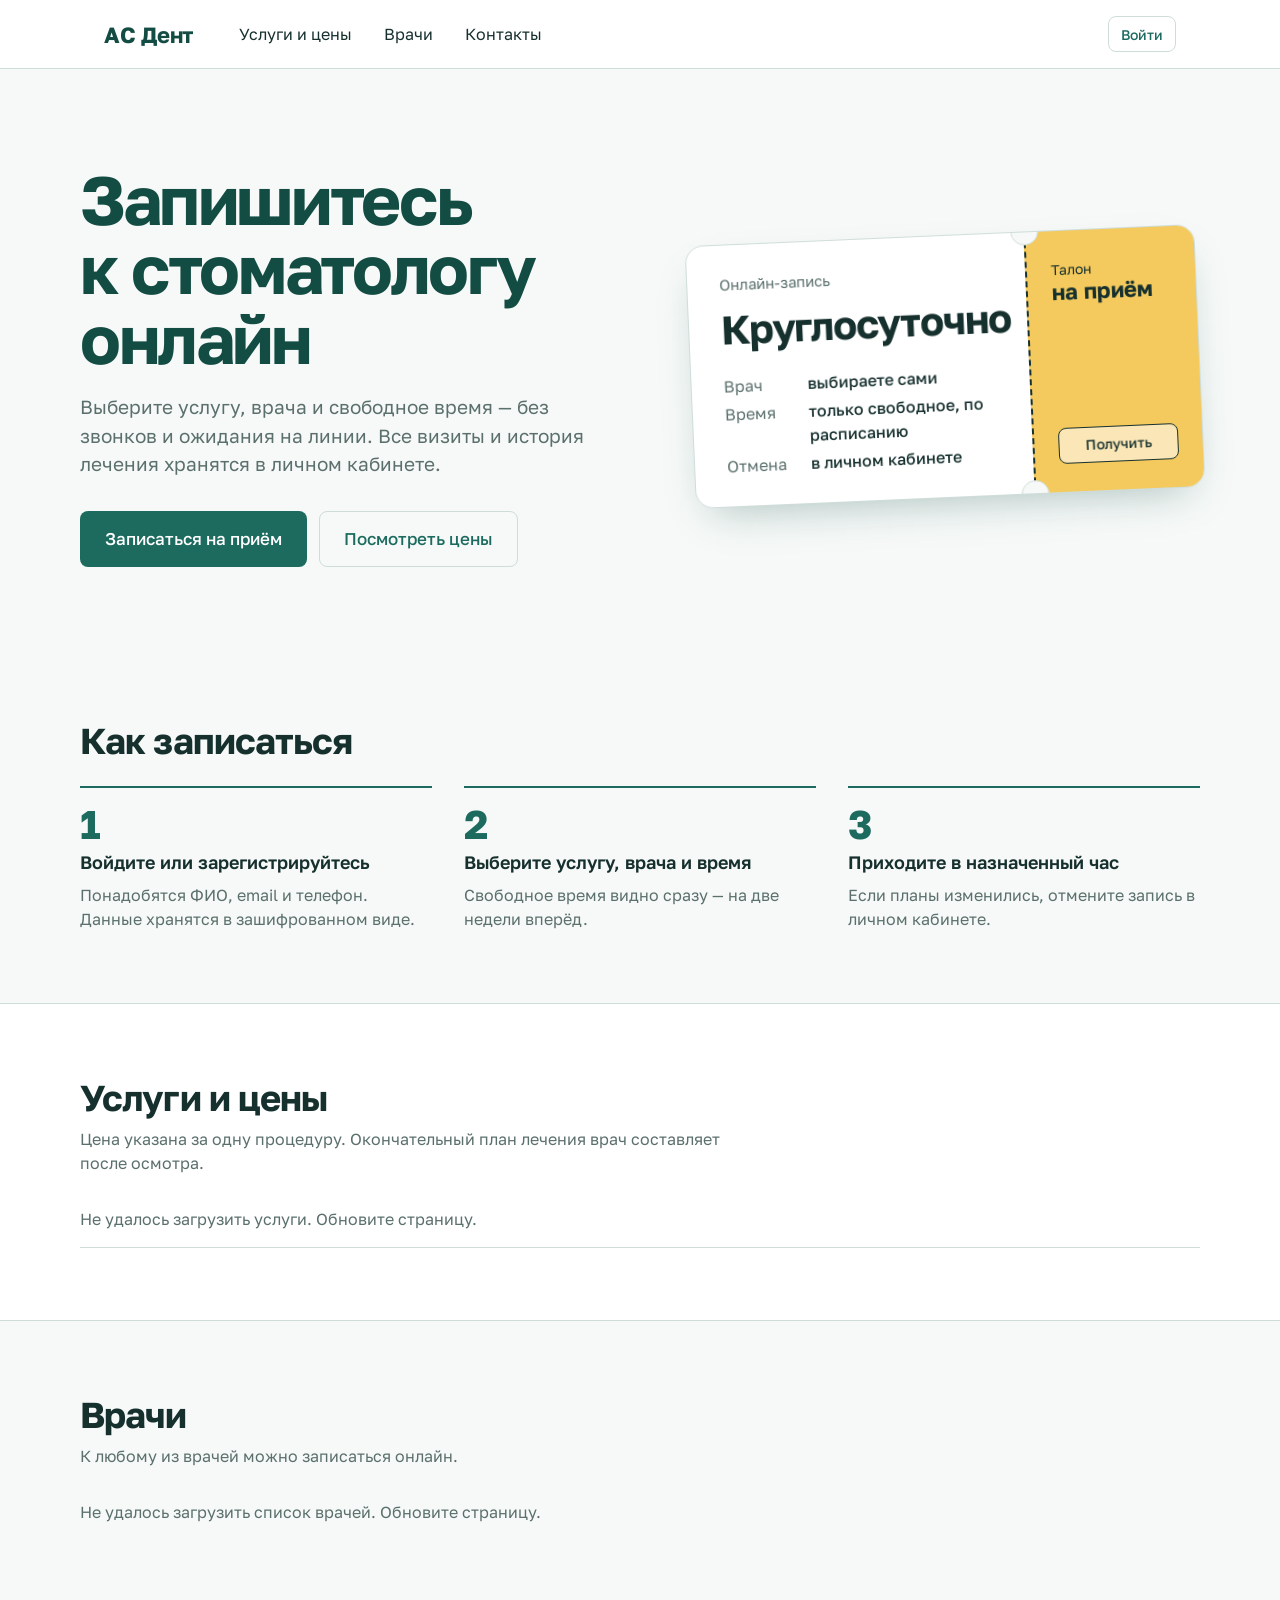
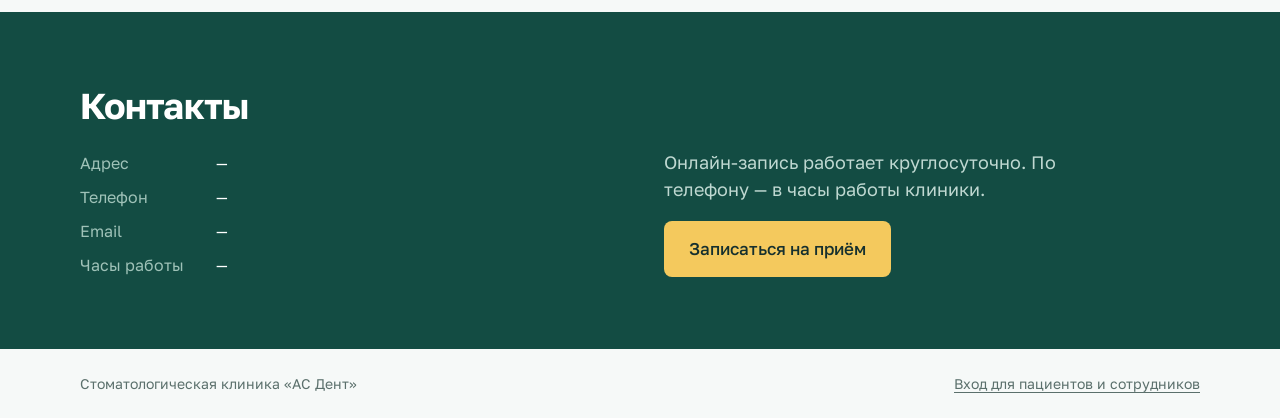
==== public/index.html @ 094279fd "Первая версия проекта" ====
<!DOCTYPE html>
<html lang="ru">
<head>
    <meta charset="UTF-8">
    <meta name="viewport" content="width=device-width, initial-scale=1">
    <title>Стоматологическая клиника «АС Дент» — запись онлайн</title>
    <meta name="description" content="Стоматологическая клиника «АС Дент»: лечение, гигиена, хирургия и ортодонтия. Цены на услуги, врачи и онлайн-запись на приём.">
    <link rel="preconnect" href="https://fonts.googleapis.com">
    <link rel="preconnect" href="https://fonts.gstatic.com" crossorigin>
    <link href="https://fonts.googleapis.com/css2?family=Golos+Text:wght@400;500;600;700&display=swap" rel="stylesheet">
    <link rel="stylesheet" href="css/style.css">
</head>
<body class="home">
<header class="topbar">
    <div class="topbar__inner">
        <a href="index.html" class="topbar__logo">АС Дент</a>
        <nav class="topbar__nav" aria-label="Разделы страницы">
            <a href="#prices">Услуги и цены</a>
            <a href="#doctors">Врачи</a>
            <a href="#contacts">Контакты</a>
        </nav>
        <div class="topbar__user">
            <a class="topbar__phone" data-clinic-phone></a>
            <a href="login.html" class="btn btn--ghost btn--small" id="account-link">Войти</a>
        </div>
    </div>
</header>

<main>
    <section class="hero" aria-labelledby="hero-title">
        <div class="hero__inner">
            <div class="hero__text">
                <h1 class="hero__title" id="hero-title">Запишитесь к&nbsp;стоматологу онлайн</h1>
                <p class="hero__lead">Выберите услугу, врача и свободное время — без звонков и ожидания на линии. Все визиты и история лечения хранятся в личном кабинете.</p>
                <div class="hero__actions">
                    <a href="booking.html" class="btn btn--primary btn--large" data-booking-link>Записаться на приём</a>
                    <a href="#prices" class="btn btn--ghost btn--large">Посмотреть цены</a>
                </div>
            </div>

            <article class="ticket hero__ticket" aria-label="Как устроена онлайн-запись">
                <div class="ticket__body">
                    <div class="ticket__title">Онлайн-запись</div>
                    <div class="ticket__date">Круглосуточно</div>
                    <dl class="ticket__details">
                        <dt>Врач</dt>   <dd>выбираете сами</dd>
                        <dt>Время</dt>  <dd>только свободное, по расписанию</dd>
                        <dt>Отмена</dt> <dd>в личном кабинете</dd>
                    </dl>
                </div>
                <div class="ticket__stub">
                    <div class="ticket__number">Талон<strong>на приём</strong></div>
                    <a href="booking.html" class="btn btn--ghost btn--small" data-booking-link>Получить</a>
                </div>
            </article>
        </div>
    </section>

    <section class="home-block" aria-labelledby="how-title">
        <div class="home-block__inner">
            <h2 class="home-block__title" id="how-title">Как записаться</h2>
            <ol class="how">
                <li class="how__step">
                    <h3>Войдите или зарегистрируйтесь</h3>
                    <p>Понадобятся ФИО, email и телефон. Данные хранятся в зашифрованном виде.</p>
                </li>
                <li class="how__step">
                    <h3>Выберите услугу, врача и время</h3>
                    <p>Свободное время видно сразу — на две недели вперёд.</p>
                </li>
                <li class="how__step">
                    <h3>Приходите в назначенный час</h3>
                    <p>Если планы изменились, отмените запись в личном кабинете.</p>
                </li>
            </ol>
        </div>
    </section>

    <section class="home-block home-block--surface" id="prices" aria-labelledby="prices-title">
        <div class="home-block__inner">
            <div class="home-block__head">
                <h2 class="home-block__title" id="prices-title">Услуги и цены</h2>
                <p class="muted">Цена указана за одну процедуру. Окончательный план лечения врач составляет после осмотра.</p>
            </div>
            <p class="muted" id="prices-status">Загружаем услуги…</p>
            <ul class="price-list" id="price-list"></ul>
        </div>
    </section>

    <section class="home-block" id="doctors" aria-labelledby="doctors-title">
        <div class="home-block__inner">
            <div class="home-block__head">
                <h2 class="home-block__title" id="doctors-title">Врачи</h2>
                <p class="muted">К любому из врачей можно записаться онлайн.</p>
            </div>
            <p class="muted" id="doctors-status">Загружаем врачей…</p>
            <div class="doctors-grid" id="doctors-list"></div>
        </div>
    </section>

    <section class="contacts-band" id="contacts" aria-labelledby="contacts-title">
        <div class="contacts-band__inner">
            <div>
                <h2 class="home-block__title" id="contacts-title">Контакты</h2>
                <dl class="contacts-band__list">
                    <dt>Адрес</dt>        <dd data-clinic="address">—</dd>
                    <dt>Телефон</dt>      <dd><a data-clinic="phone">—</a></dd>
                    <dt>Email</dt>        <dd><a data-clinic="email">—</a></dd>
                    <dt>Часы работы</dt>  <dd data-clinic="working_hours">—</dd>
                </dl>
            </div>
            <div class="contacts-band__cta">
                <p>Онлайн-запись работает круглосуточно. По телефону — в часы работы клиники.</p>
                <a href="booking.html" class="btn btn--sun btn--large" data-booking-link>Записаться на приём</a>
            </div>
        </div>
    </section>
</main>

<footer class="site-footer">
    <div class="site-footer__inner">
        <span data-clinic="name">Стоматологическая клиника «АС Дент»</span>
        <a href="login.html">Вход для пациентов и сотрудников</a>
    </div>
</footer>

<script src="js/api.js"></script>
<script src="js/home.js"></script>
</body>
</html>
---- public/css/style.css ----
/* =====================================================================
   Стоматологическая клиника «АС Дент» — общая таблица стилей
   Структура:
     1. Переменные (цвета, шрифты, отступы)
     2. Базовые стили
     3. Кнопки, формы, сообщения
     4. Страницы входа и регистрации
     5. Шапка и каркас кабинета
     6. Талон на приём
     7. Списки визитов, таблицы, статусы
     8. Профиль
     9. Запись на приём
    10. Панель администратора
    11. Адаптивность
   ===================================================================== */

/* 1. Переменные ------------------------------------------------------- */
:root {
    --enamel:   #F6F9F8;   /* фон страниц: «эмаль» */
    --surface:  #FFFFFF;   /* фон карточек и форм */
    --mint:     #DCEDE8;   /* мягкий фон выделений */
    --line:     #CFDDD9;   /* рамки и разделители */
    --ink:      #16302E;   /* основной текст */
    --muted:    #5B706C;   /* второстепенный текст */
    --pine:     #1D6B5F;   /* основной цвет: кнопки, ссылки */
    --pine-dk:  #134C43;   /* наведение, тёмные панели */
    --sun:      #F4C95D;   /* акцент: талон на приём */
    --danger:   #B3261E;
    --danger-bg:#FBEAE8;
    --ok-bg:    #E3F1EC;

    --font: 'Golos Text', 'Segoe UI', Roboto, Arial, sans-serif;

    --radius-s: 8px;
    --radius-m: 12px;
    --radius-l: 18px;

    --gap: 1.5rem;
    --page-width: 1120px;
}

/* 2. Базовые стили ---------------------------------------------------- */
*,
*::before,
*::after { box-sizing: border-box; }

html { -webkit-text-size-adjust: 100%; }

body {
    margin: 0;
    font-family: var(--font);
    font-size: 1rem;
    line-height: 1.5;
    color: var(--ink);
    background: var(--enamel);
}

h1, h2, h3 {
    margin: 0 0 .5em;
    line-height: 1.2;
    font-weight: 600;
}
h1 { font-size: 2rem;    letter-spacing: -.02em; }
h2 { font-size: 1.375rem; letter-spacing: -.01em; }
h3 { font-size: 1.0625rem; }

p { margin: 0 0 1em; }

a { color: var(--pine); text-underline-offset: 3px; }
a:hover { color: var(--pine-dk); }

:focus-visible {
    outline: 3px solid var(--sun);
    outline-offset: 2px;
}

.muted { color: var(--muted); }

/* Атрибут hidden всегда скрывает элемент, даже если у класса задан display */
[hidden] { display: none !important; }

/* Закрытые страницы скрыты, пока session.js проверяет вход */
body[data-require-role]:not(.is-ready) { visibility: hidden; }

.visually-hidden {
    position: absolute;
    width: 1px; height: 1px;
    overflow: hidden;
    clip: rect(0 0 0 0);
    white-space: nowrap;
}

/* 3. Кнопки, формы, сообщения ---------------------------------------- */
.btn {
    display: inline-flex;
    align-items: center;
    justify-content: center;
    gap: .5rem;
    padding: .75rem 1.25rem;
    border: 1px solid transparent;
    border-radius: var(--radius-s);
    font: inherit;
    font-weight: 500;
    text-decoration: none;
    cursor: pointer;
    transition: background-color .15s, border-color .15s;
}
.btn--primary { background: var(--pine); color: #fff; }
.btn--primary:hover { background: var(--pine-dk); color: #fff; }

.btn--ghost { background: transparent; color: var(--pine); border-color: var(--line); }
.btn--ghost:hover { border-color: var(--pine); }

.btn--danger { background: transparent; color: var(--danger); border-color: currentColor; }
.btn--danger:hover { background: var(--danger-bg); }

.btn--small { padding: .4rem .75rem; font-size: .875rem; }
.btn--block { width: 100%; }

.btn:disabled { opacity: .5; cursor: not-allowed; }

.form { display: grid; gap: 1.125rem; }

.field { display: grid; gap: .375rem; }

.field label { font-weight: 500; font-size: .9375rem; }

.field input,
.field select,
.field textarea {
    width: 100%;
    padding: .7rem .875rem;
    border: 1px solid var(--line);
    border-radius: var(--radius-s);
    background: var(--surface);
    font: inherit;
    color: var(--ink);
}
.field input:focus,
.field select:focus,
.field textarea:focus {
    outline: none;
    border-color: var(--pine);
    box-shadow: 0 0 0 3px var(--mint);
}
/* Одинаковая высота однострочных полей и списков */
.field input,
.field select { height: 2.875rem; }
.field input[type="search"] { -webkit-appearance: none; appearance: none; }
.field input[type="checkbox"],
.field input[type="radio"] { height: auto; }

.field input:user-invalid,
.field [aria-invalid="true"] { border-color: var(--danger); }

.field__hint  { font-size: .8125rem; color: var(--muted); }
.field__error { font-size: .8125rem; color: var(--danger); }
.field__error:empty { display: none; }

.field-row { display: grid; grid-template-columns: 1fr 1fr; gap: 1rem; }

.checkbox { display: flex; gap: .625rem; align-items: flex-start; font-size: .9375rem; }
.checkbox input { margin-top: .25rem; accent-color: var(--pine); }

.alert {
    padding: .875rem 1rem;
    border-radius: var(--radius-s);
    font-size: .9375rem;
}
.alert--error   { background: var(--danger-bg); color: var(--danger); }
.alert--success { background: var(--ok-bg); color: var(--pine-dk); }
.alert[hidden]  { display: none; }
.page > .alert { margin-bottom: 1.5rem; }

/* 4. Вход и регистрация ---------------------------------------------- */
.auth {
    min-height: 100vh;
    display: grid;
    grid-template-columns: minmax(320px, 5fr) 7fr;
}

.auth__aside {
    display: flex;
    flex-direction: column;
    justify-content: space-between;
    padding: 3rem;
    background: var(--pine-dk);
    color: #E8F2EF;
}

.auth__brand {
    display: inline-block;
    text-decoration: none;
    font-size: clamp(2.5rem, 5vw, 4rem);
    font-weight: 700;
    line-height: 1;
    letter-spacing: -.03em;
    color: #fff;
}
.auth__lead {
    max-width: 22rem;
    margin-top: 1.25rem;
    font-size: 1.125rem;
    color: #BFD8D1;
}

.auth__contacts { font-size: .9375rem; color: #BFD8D1; }
.auth__contacts p { margin: 0 0 .25rem; }
.auth__contacts a { color: #fff; }

.auth__main {
    display: grid;
    place-items: center;
    padding: 3rem 1.5rem;
}

.auth__form { width: 100%; max-width: 400px; }
.auth__form h1 { margin-bottom: .25rem; }
.auth__form > .muted { margin-bottom: 2rem; }

.auth__switch { margin-top: 1.5rem; text-align: center; color: var(--muted); }

/* 5. Шапка и каркас --------------------------------------------------- */
.topbar {
    background: var(--surface);
    border-bottom: 1px solid var(--line);
}
.topbar__inner {
    max-width: var(--page-width);
    margin: 0 auto;
    padding: .875rem 1.5rem;
    display: flex;
    align-items: center;
    gap: 2rem;
}
.topbar__logo {
    font-size: 1.375rem;
    font-weight: 700;
    letter-spacing: -.02em;
    color: var(--pine-dk);
    text-decoration: none;
}
.topbar__nav { display: flex; gap: .25rem; flex: 1; }
.topbar__nav a {
    padding: .5rem .875rem;
    border-radius: var(--radius-s);
    color: var(--ink);
    text-decoration: none;
    white-space: nowrap;
}
.topbar__nav a:hover { background: var(--enamel); }
.topbar__nav a[aria-current="page"] { background: var(--mint); color: var(--pine-dk); font-weight: 500; }

.topbar__user { display: flex; align-items: center; gap: 1rem; font-size: .9375rem; }

.page {
    max-width: var(--page-width);
    margin: 0 auto;
    padding: 2.5rem 1.5rem 4rem;
}

.page__header { margin-bottom: 2rem; }
.page__header p { margin: 0; }

.layout-aside {
    display: grid;
    grid-template-columns: 1fr 320px;
    gap: 2.5rem;
    align-items: start;
}
/* Не даём широкой таблице растянуть колонку сетки */
.layout-aside > * { min-width: 0; }

.section { margin-bottom: 3rem; }
.section__head {
    display: flex;
    align-items: baseline;
    justify-content: space-between;
    gap: 1rem;
    margin-bottom: 1rem;
}
.section__head h2 { margin: 0; }

.panel {
    background: var(--surface);
    border: 1px solid var(--line);
    border-radius: var(--radius-m);
    padding: 1.5rem;
}

/* Контакты клиники в боковой колонке */
.contacts dt { font-size: .8125rem; color: var(--muted); }
.contacts dd { margin: 0 0 1rem; }
.contacts dd:last-child { margin-bottom: 0; }

/* 6. Талон на приём --------------------------------------------------
   Главный акцент интерфейса: ближайший визит оформлен как бумажный
   талон к врачу с отрывным корешком. */
.ticket {
    --notch: 14px;
    display: grid;
    grid-template-columns: 1fr 200px;
    background: var(--surface);
    border: 1px solid var(--line);
    border-radius: var(--radius-l);
    overflow: hidden;
    position: relative;
}

.ticket__body { padding: 1.75rem 2rem; }

.ticket__title { font-size: .9375rem; color: var(--muted); margin-bottom: .75rem; }

.ticket__date {
    font-size: clamp(2rem, 4vw, 2.75rem);
    font-weight: 700;
    line-height: 1.05;
    letter-spacing: -.03em;
}
.ticket__time { color: var(--pine); }

.ticket__details {
    display: grid;
    grid-template-columns: auto 1fr;
    gap: .25rem 1.5rem;
    margin: 1.5rem 0 0;
}
.ticket__details dt { color: var(--muted); }
.ticket__details dd { margin: 0; font-weight: 500; }

/* Отрывной корешок с перфорацией */
.ticket__stub {
    position: relative;
    display: flex;
    flex-direction: column;
    justify-content: space-between;
    gap: 1rem;
    padding: 1.75rem 1.5rem;
    background: var(--sun);
    border-left: 2px dashed var(--ink);
}
.ticket__stub::before,
.ticket__stub::after {
    content: "";
    position: absolute;
    left: calc(var(--notch) * -1 - 1px);
    width: calc(var(--notch) * 2);
    height: calc(var(--notch) * 2);
    border-radius: 50%;
    background: var(--enamel);
    border: 1px solid var(--line);
}
.ticket__stub::before { top: calc(var(--notch) * -1 - 1px); }
.ticket__stub::after  { bottom: calc(var(--notch) * -1 - 1px); }

.ticket__number { font-size: .875rem; }
.ticket__number strong { display: block; font-size: 1.75rem; line-height: 1.1; }

.ticket__note { margin: 0; font-size: .8125rem; line-height: 1.4; }

.ticket__stub .btn--ghost { background: rgba(255, 255, 255, .55); border-color: var(--ink); color: var(--ink); }
.ticket__stub .btn--ghost:hover { background: #fff; }

/* Пустое состояние: нет будущих визитов */
.empty {
    padding: 2rem;
    border: 2px dashed var(--line);
    border-radius: var(--radius-l);
    text-align: center;
}
.empty p { color: var(--muted); }

/* 7. Списки визитов, таблицы, статусы --------------------------------- */
.visit-list { list-style: none; margin: 0; padding: 0; display: grid; gap: .75rem; }

.visit {
    display: grid;
    grid-template-columns: 120px 1fr auto;
    gap: 1.25rem;
    align-items: center;
    padding: 1rem 1.25rem;
    background: var(--surface);
    border: 1px solid var(--line);
    border-radius: var(--radius-m);
}
.visit__date { font-weight: 600; line-height: 1.3; }
.visit__date span { display: block; }
.visit__date span:not(.visit__day) { font-weight: 400; color: var(--muted); }
.visit__info p { margin: 0; }

.table-wrap {
    overflow-x: auto;
    background: var(--surface);
    border: 1px solid var(--line);
    border-radius: var(--radius-m);
}
.table { width: 100%; border-collapse: collapse; font-size: .9375rem; }
.table th,
.table td { padding: .875rem 1rem; text-align: left; border-bottom: 1px solid var(--line); }
.table th { font-weight: 500; color: var(--muted); background: var(--enamel); white-space: nowrap; }
.table tbody tr:last-child td { border-bottom: 0; }
.table tbody tr:hover { background: #FAFCFB; }
.table .num { text-align: right; white-space: nowrap; }
.table .nowrap { white-space: nowrap; }
.table--compact { font-size: .875rem; }
.table--compact th,
.table--compact td { padding: .75rem .75rem; }
.table__actions { display: flex; gap: .5rem; justify-content: flex-end; }

.status {
    display: inline-block;
    padding: .2rem .625rem;
    border-radius: 999px;
    font-size: .8125rem;
    font-weight: 500;
    white-space: nowrap;
}
.status--planned   { background: #FDF1CF; color: #6B4E00; }
.status--completed { background: var(--ok-bg); color: var(--pine-dk); }
.status--cancelled { background: #EEF0EF; color: var(--muted); text-decoration: line-through; }
.status--blocked   { background: var(--danger-bg); color: var(--danger); }
.status--admin     { background: var(--pine-dk); color: #fff; }

/* 8. Профиль ---------------------------------------------------------- */
.profile-grid {
    display: grid;
    grid-template-columns: 3fr 2fr;
    gap: 2rem;
    align-items: start;
}
.profile-grid .panel h2 { margin-bottom: 1.25rem; }
.form__actions { display: flex; gap: .75rem; flex-wrap: wrap; }

/* 9. Запись на приём -------------------------------------------------- */
.booking-steps { list-style: none; margin: 0; padding: 0; counter-reset: step; }

.booking-step {
    counter-increment: step;
    position: relative;
    padding: 0 0 2.5rem 3.25rem;
}
.booking-step::before {
    content: counter(step);
    position: absolute;
    left: 0; top: -.125rem;
    width: 2.125rem; height: 2.125rem;
    display: grid; place-items: center;
    border-radius: 50%;
    background: var(--pine);
    color: #fff;
    font-weight: 600;
}
/* Вертикальная линия, связывающая шаги */
.booking-step:not(:last-child)::after {
    content: "";
    position: absolute;
    left: 1.0625rem; top: 2.5rem; bottom: .5rem;
    width: 2px;
    background: var(--line);
}
.booking-step h2 { font-size: 1.1875rem; margin-bottom: 1rem; }

/* Карточки выбора: радиокнопка скрыта, выделяется вся карточка */
.choices { display: grid; grid-template-columns: repeat(auto-fill, minmax(230px, 1fr)); gap: .75rem; }

.choice {
    display: block;
    position: relative;
    padding: 1rem 1.125rem;
    background: var(--surface);
    border: 1px solid var(--line);
    border-radius: var(--radius-m);
    cursor: pointer;
}
.choice input { position: absolute; opacity: 0; pointer-events: none; }
.choice:hover { border-color: var(--pine); }
.choice:has(input:checked) { border-color: var(--pine); box-shadow: inset 0 0 0 1px var(--pine); background: #F3F9F7; }
.choice:has(input:focus-visible) { outline: 3px solid var(--sun); outline-offset: 2px; }
.choice__title { display: block; font-weight: 600; }
.choice__meta { display: block; margin-top: .25rem; font-size: .875rem; color: var(--muted); }
.choice__price { display: block; margin-top: .5rem; font-weight: 600; color: var(--pine-dk); }

/* Даты и время */
.dates { display: flex; gap: .5rem; overflow-x: auto; padding-bottom: .5rem; }
.slot {
    position: relative;
    flex: 0 0 auto;
    min-width: 4.5rem;
    padding: .5rem .75rem;
    text-align: center;
    background: var(--surface);
    border: 1px solid var(--line);
    border-radius: var(--radius-s);
    cursor: pointer;
}
.slot input { position: absolute; opacity: 0; pointer-events: none; }
.slot small:empty,
.choice__price:empty { display: none; }
.slot small { display: block; font-size: .75rem; color: var(--muted); }
.slot:hover { border-color: var(--pine); }
.slot:has(input:checked) { background: var(--pine); border-color: var(--pine); color: #fff; }
.slot:has(input:checked) small { color: #CFE5DF; }
.slot:has(input:focus-visible) { outline: 3px solid var(--sun); outline-offset: 2px; }
.slot:has(input:disabled) { cursor: not-allowed; color: #A9B7B4; background: var(--enamel); text-decoration: line-through; }

.fieldset { border: 0; padding: 0; margin: 0; min-width: 0; }

.times { display: grid; grid-template-columns: repeat(auto-fill, minmax(80px, 1fr)); gap: .5rem; margin-top: 1rem; }

/* Итог записи */
.summary { position: sticky; top: 1.5rem; }
.summary dl { margin: 0 0 1.5rem; }
.summary dt { font-size: .8125rem; color: var(--muted); }
.summary dd { margin: 0 0 .875rem; font-weight: 500; }
.summary__total {
    display: flex;
    justify-content: space-between;
    padding-top: 1rem;
    margin-bottom: 1.25rem;
    border-top: 1px solid var(--line);
    font-size: 1.125rem;
    font-weight: 600;
}

/* 10. Панель администратора ------------------------------------------- */
.admin {
    min-height: 100vh;
    display: grid;
    grid-template-columns: 240px 1fr;
}

.admin__sidebar {
    display: flex;
    flex-direction: column;
    padding: 1.5rem 1rem;
    background: var(--pine-dk);
    color: #E8F2EF;
}
.admin__logo { padding: 0 .75rem; font-size: 1.375rem; font-weight: 700; color: #fff; }
.admin__role { padding: 0 .75rem; margin-bottom: 2rem; font-size: .875rem; color: #9FC2B8; }

.admin__nav { display: grid; gap: .125rem; }
.admin__nav a {
    padding: .625rem .75rem;
    border-radius: var(--radius-s);
    color: #D4E6E1;
    text-decoration: none;
}
.admin__nav a:hover { background: rgba(255, 255, 255, .08); color: #fff; }
.admin__nav a[aria-current="page"] { background: var(--sun); color: var(--ink); font-weight: 500; }

.admin__logout { margin-top: auto; padding: .625rem .75rem; color: #D4E6E1; }
.admin__logout:hover { color: #fff; }

.admin__main { padding: 2rem 2.5rem 4rem; min-width: 0; }

.toolbar {
    display: flex;
    flex-wrap: wrap;
    gap: .75rem;
    align-items: end;
    margin-bottom: 1.25rem;
}
.toolbar .field { min-width: 200px; }
.toolbar .field--grow { flex: 1; }
.toolbar .btn { margin-left: auto; }

.stats { display: grid; grid-template-columns: repeat(auto-fit, minmax(180px, 1fr)); gap: 1rem; margin-bottom: 2rem; }
.stat { padding: 1.125rem 1.25rem; background: var(--surface); border: 1px solid var(--line); border-radius: var(--radius-m); }
.stat__value { font-size: 1.75rem; font-weight: 700; line-height: 1.1; }
.stat__label { display: block; font-size: .875rem; color: var(--muted); }
.stat__value { display: block; }

/* Карточка-кнопка «Ожидают отметки» */
.stat--link { font: inherit; color: inherit; text-align: left; cursor: pointer; }
.stat--link:hover { border-color: var(--pine); }

.table-count { margin-top: .75rem; font-size: .875rem; }

/* Вторая строка в ячейке: телефон, описание, комментарий */
.cell-sub { display: block; margin-top: .125rem; font-size: .8125rem; color: var(--muted); }

.table__empty { padding: 2rem 1rem !important; text-align: center !important; color: var(--muted); }

.status--overdue { background: #FBE3C9; color: #7A3E00; }

/* Список флажков (услуги врача) */
.field__legend { margin-bottom: .5rem; padding: 0; font-weight: 500; font-size: .9375rem; }
.checklist { display: grid; grid-template-columns: 1fr 1fr; gap: .5rem 1rem; }

/* Расписание */
.schedule { max-width: 720px; display: grid; gap: 1.25rem; }
.schedule__doctor { max-width: 380px; }
.schedule__table input[type="time"] {
    height: 2.5rem;
    padding: .375rem .625rem;
    border: 1px solid var(--line);
    border-radius: var(--radius-s);
    font: inherit;
}
.schedule__table input[type="checkbox"] { width: 1.125rem; height: 1.125rem; accent-color: var(--pine); }
.schedule__table tr.is-off td { color: var(--muted); }
.schedule__table tr.is-off input[type="time"] { opacity: .4; }

.clinic-form { max-width: 720px; }

.pagination { display: flex; justify-content: space-between; align-items: center; margin-top: 1rem; font-size: .9375rem; }

/* Модальное окно редактирования (элемент <dialog>) */
.modal {
    width: min(520px, calc(100% - 2rem));
    padding: 0;
    border: 0;
    border-radius: var(--radius-l);
    color: var(--ink);
}
.modal > form {
    display: flex;
    flex-direction: column;
    gap: 0;
    max-height: calc(100vh - 2rem);
}
.modal__body { overflow-y: auto; }
.modal::backdrop { background: rgba(22, 48, 46, .45); }
.modal__body { padding: 1.75rem; }
.modal__footer {
    display: flex;
    justify-content: flex-end;
    flex-wrap: wrap;
    gap: .75rem;
    padding: 1rem 1.75rem;
    background: var(--enamel);
}

/* 10а. Главная страница --------------------------------------------- */
.btn--large { padding: .9rem 1.5rem; font-size: 1.0625rem; }
.btn--sun { background: var(--sun); color: var(--ink); }
.btn--sun:hover { background: #F7D67F; color: var(--ink); }

.topbar__phone { color: var(--ink); font-weight: 500; text-decoration: none; white-space: nowrap; }
.topbar__phone:hover { color: var(--pine); }

.home .topbar { position: sticky; top: 0; z-index: 10; }
.home section[id] { scroll-margin-top: 4.5rem; }   /* якорь не прячется под шапкой */

/* Первый экран: крупный заголовок слева, талон справа */
.hero { padding: clamp(3rem, 8vw, 6rem) 1.5rem clamp(3rem, 7vw, 5rem); }
.hero__inner {
    max-width: var(--page-width);
    margin: 0 auto;
    display: grid;
    grid-template-columns: 1.1fr 1fr;
    gap: 3rem;
    align-items: center;
}
.hero__title {
    margin-bottom: 1.25rem;
    font-size: clamp(2.5rem, 5.5vw, 4.25rem);
    font-weight: 700;
    line-height: 1.02;
    letter-spacing: -.035em;
    color: var(--pine-dk);
}
.hero__lead { max-width: 34rem; margin-bottom: 2rem; font-size: 1.1875rem; color: var(--muted); }
.hero__actions { display: flex; flex-wrap: wrap; gap: .75rem; }

/* Талон слегка повёрнут, как положенный на стол бумажный */
.hero__ticket {
    grid-template-columns: minmax(0, 1fr) 170px;
    transform: rotate(-2.5deg);
    box-shadow: 0 18px 40px -18px rgba(19, 76, 67, .35);
    animation: ticket-in .7s cubic-bezier(.2, .8, .2, 1) both;
}
.hero__ticket .ticket__date { font-size: clamp(1.875rem, 3.2vw, 2.5rem); }
.hero__ticket .ticket__number strong { font-size: 1.375rem; }

@keyframes ticket-in {
    from { opacity: 0; transform: translateY(24px) rotate(-6deg); }
    to   { opacity: 1; transform: rotate(-2.5deg); }
}

/* Блоки главной */
.home-block { padding: clamp(3rem, 6vw, 4.5rem) 1.5rem; }
.home-block--surface { background: var(--surface); border-top: 1px solid var(--line); border-bottom: 1px solid var(--line); }
.home-block__inner { max-width: var(--page-width); margin: 0 auto; }
.home-block__head { max-width: 40rem; margin-bottom: 2rem; }
.home-block__head p { margin: 0; }
.home-block__title { font-size: clamp(1.75rem, 3vw, 2.25rem); font-weight: 700; letter-spacing: -.025em; margin-bottom: .5rem; }

/* «Как записаться» — настоящая последовательность, поэтому с номерами */
.how {
    list-style: none;
    margin: 1.5rem 0 0;
    padding: 0;
    display: grid;
    grid-template-columns: repeat(3, 1fr);
    gap: 2rem;
    counter-reset: how;
}
.how__step { counter-increment: how; padding-top: 1rem; border-top: 2px solid var(--pine); }
.how__step::before {
    content: counter(how);
    display: block;
    margin-bottom: .5rem;
    font-size: 2.5rem;
    font-weight: 700;
    line-height: 1;
    color: var(--pine);
}
.how__step h3 { font-size: 1.125rem; }
.how__step p { margin: 0; color: var(--muted); }

/* Прейскурант */
.price-list { list-style: none; margin: 0; padding: 0; border-top: 1px solid var(--line); }
.price-row {
    display: grid;
    grid-template-columns: 1fr 8rem 8rem;
    gap: 1.5rem;
    align-items: baseline;
    padding: 1.125rem 0;
    border-bottom: 1px solid var(--line);
}
.price-row__name { margin: 0; font-size: 1.0625rem; }
.price-row__description { margin: .25rem 0 0; font-size: .9375rem; color: var(--muted); }
.price-row__duration { color: var(--muted); white-space: nowrap; }
.price-row__price {
    text-align: right;
    font-size: 1.125rem;
    font-weight: 600;
    white-space: nowrap;
    font-variant-numeric: tabular-nums;
    color: var(--pine-dk);
}

/* Врачи */
.doctors-grid { display: grid; grid-template-columns: repeat(auto-fit, minmax(260px, 1fr)); gap: 1.25rem; }
.doctor-card {
    padding: 1.5rem;
    background: var(--surface);
    border: 1px solid var(--line);
    border-left: 4px solid var(--pine);
    border-radius: var(--radius-s);
}
.doctor-card h3 { margin-bottom: .25rem; font-size: 1.125rem; }
.doctor-card p { margin: 0 0 .75rem; }
.doctor-card p:last-child { margin-bottom: 0; }
.doctor-card__specialty { font-weight: 500; color: var(--pine); }
.doctor-card__services { font-size: .875rem; color: var(--muted); }

/* Контакты на тёмном фоне */
.contacts-band { padding: clamp(3rem, 6vw, 4.5rem) 1.5rem; background: var(--pine-dk); color: #E8F2EF; }
.contacts-band__inner {
    max-width: var(--page-width);
    margin: 0 auto;
    display: grid;
    grid-template-columns: 1fr 1fr;
    gap: 3rem;
    align-items: end;
}
.contacts-band .home-block__title { color: #fff; margin-bottom: 1.5rem; }
.contacts-band__list { display: grid; grid-template-columns: auto 1fr; gap: .625rem 2rem; margin: 0; }
.contacts-band__list dt { color: #9FC2B8; }
.contacts-band__list dd { margin: 0; color: #fff; }
.contacts-band__list a { color: #fff; }
.contacts-band__cta p { max-width: 26rem; font-size: 1.125rem; color: #BFD8D1; }

.site-footer { padding: 1.5rem; font-size: .875rem; color: var(--muted); }
.site-footer__inner {
    max-width: var(--page-width);
    margin: 0 auto;
    display: flex;
    flex-wrap: wrap;
    justify-content: space-between;
    gap: .5rem 1.5rem;
}
.site-footer a { color: var(--muted); }

/* 11. Адаптивность ---------------------------------------------------- */
@media (max-width: 900px) {
    .layout-aside,
    .profile-grid { grid-template-columns: 1fr; }
    .summary { position: static; }
    .stats { grid-template-columns: 1fr; }

    .admin { grid-template-columns: 1fr; }
    .admin__sidebar { flex-direction: row; flex-wrap: wrap; align-items: center; gap: .5rem 1rem; }
    .admin__role { display: none; }
    .admin__nav { display: flex; flex-wrap: wrap; }
    .admin__logout { margin: 0 0 0 auto; }
    .admin__main { padding: 1.5rem 1rem 3rem; }
}

@media (max-width: 900px) {
    .hero__inner,
    .contacts-band__inner { grid-template-columns: 1fr; }
    .hero__ticket { max-width: 520px; }
    .how { grid-template-columns: 1fr; gap: 1.5rem; }
}

@media (max-width: 720px) {
    h1 { font-size: 1.625rem; }
    .hero__title { font-size: 2.375rem; }
    .topbar__phone { display: none; }
    .price-row { grid-template-columns: 1fr auto; gap: .25rem 1rem; }
    .price-row__duration { grid-column: 1; grid-row: 2; font-size: .875rem; }
    .price-row__price { grid-column: 2; grid-row: 1 / span 2; align-self: center; }

    .auth { grid-template-columns: 1fr; }
    .auth__aside { padding: 2rem 1.5rem; gap: 1.5rem; }
    .auth__contacts { display: none; }

    .topbar__inner { flex-wrap: wrap; gap: .75rem 1rem; }
    .topbar__nav { order: 3; flex-basis: 100%; overflow-x: auto; }

    .ticket { grid-template-columns: 1fr; }
    .ticket__stub { border-left: 0; border-top: 2px dashed var(--ink); flex-direction: row; align-items: center; }
    .ticket__stub::before,
    .ticket__stub::after { top: calc(var(--notch) * -1 - 1px); bottom: auto; }
    .ticket__stub::before { left: calc(var(--notch) * -1 - 1px); }
    .ticket__stub::after  { left: auto; right: calc(var(--notch) * -1 - 1px); }

    .visit { grid-template-columns: 1fr; gap: .5rem; }
    .field-row { grid-template-columns: 1fr; }
}

@media (prefers-reduced-motion: reduce) {
    * { transition: none !important; }
    .hero__ticket { animation: none; }
}

/* Кнопка удаления в окне прижата влево, остальные — вправо */
.modal__footer .btn--danger { margin-right: auto; }
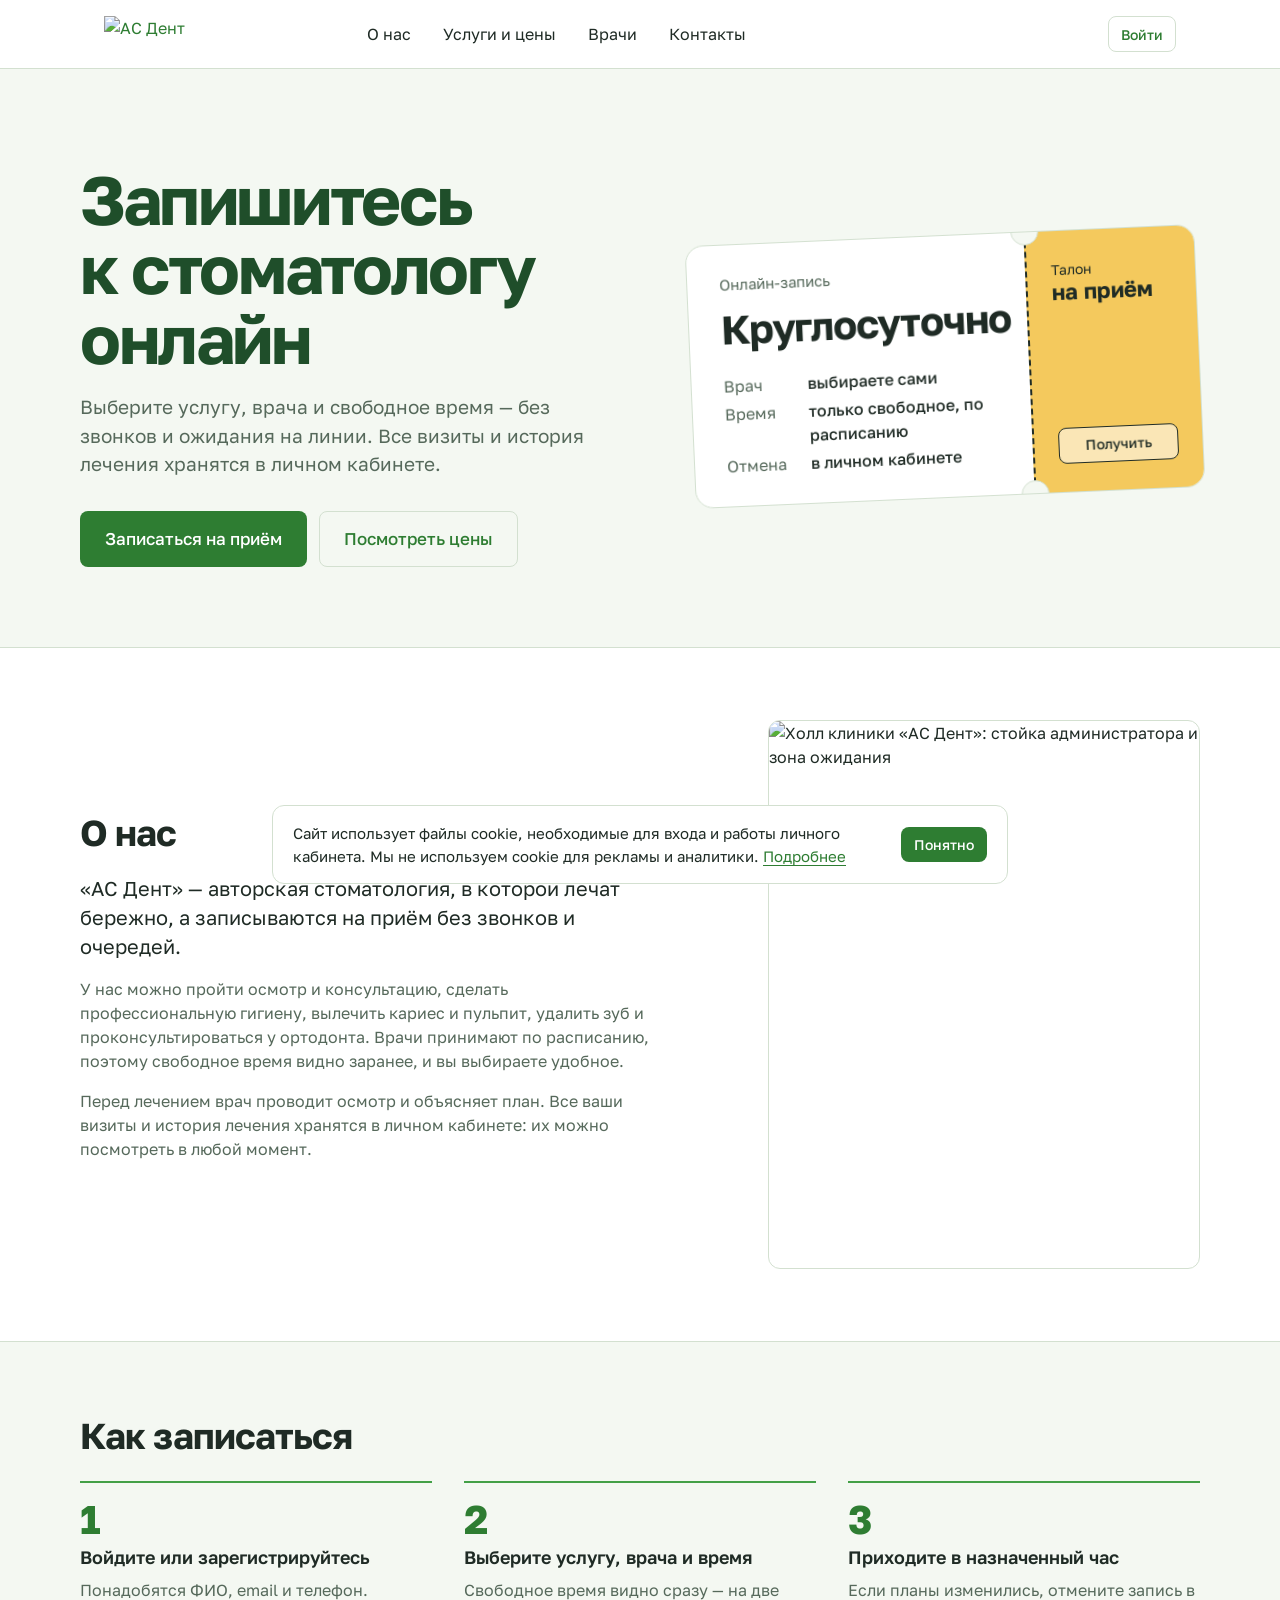
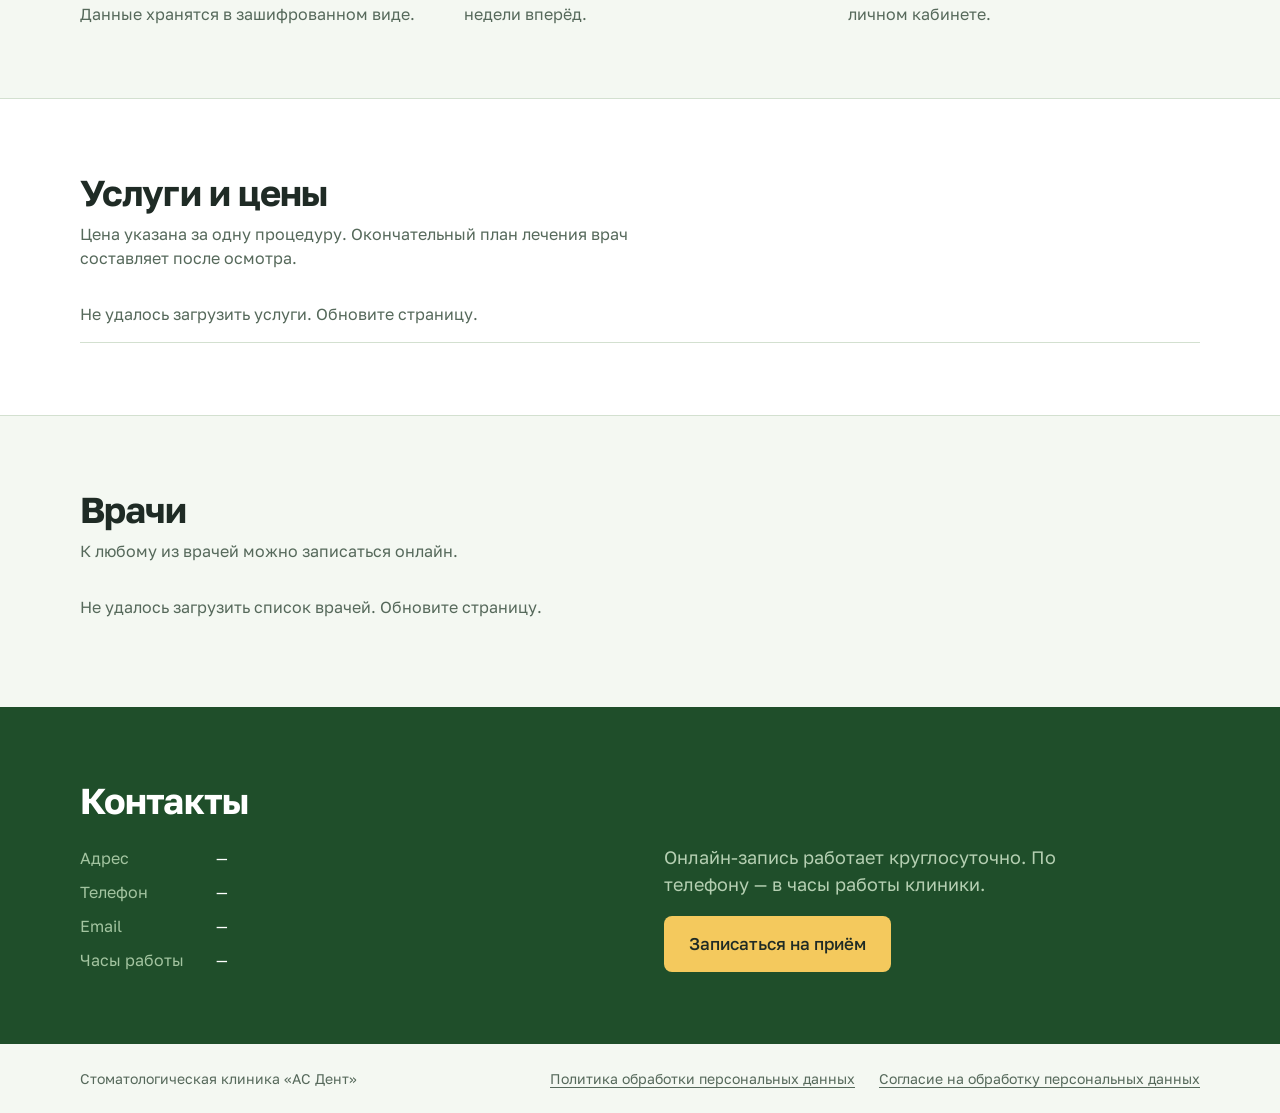
==== commit 3ed213b3: "Вторая версия проекта" ====
--- a/public/index.html
+++ b/public/index.html
@@ -5,28 +5,33 @@
     <meta name="viewport" content="width=device-width, initial-scale=1">
     <title>Стоматологическая клиника «АС Дент» — запись онлайн</title>
     <meta name="description" content="Стоматологическая клиника «АС Дент»: лечение, гигиена, хирургия и ортодонтия. Цены на услуги, врачи и онлайн-запись на приём.">
-    <link rel="preconnect" href="https://fonts.googleapis.com">
-    <link rel="preconnect" href="https://fonts.gstatic.com" crossorigin>
-    <link href="https://fonts.googleapis.com/css2?family=Golos+Text:wght@400;500;600;700&display=swap" rel="stylesheet">
+    <link rel="preload" href="fonts/golos-text-cyrillic-wght-normal.woff2" as="font" type="font/woff2" crossorigin>
     <link rel="stylesheet" href="css/style.css">
+    <link rel="icon" type="image/svg+xml" href="img/logo-mark.svg">
+    <link rel="icon" type="image/png" href="img/favicon.png">
 </head>
 <body class="home">
 <header class="topbar">
     <div class="topbar__inner">
-        <a href="index.html" class="topbar__logo">АС Дент</a>
+        <a href="index.html" class="logo">
+            <img src="img/logo-wordmark.svg" alt="АС Дент" class="logo__img" width="627" height="104">
+        </a>
         <nav class="topbar__nav" aria-label="Разделы страницы">
+            <a href="#about">О нас</a>
             <a href="#prices">Услуги и цены</a>
             <a href="#doctors">Врачи</a>
             <a href="#contacts">Контакты</a>
         </nav>
         <div class="topbar__user">
             <a class="topbar__phone" data-clinic-phone></a>
+            <!-- Текст и адрес меняет home.js: «Войти» или «Личный кабинет» -->
             <a href="login.html" class="btn btn--ghost btn--small" id="account-link">Войти</a>
         </div>
     </div>
 </header>
 
 <main>
+    <!-- ================================ ПЕРВЫЙ ЭКРАН ============================== -->
     <section class="hero" aria-labelledby="hero-title">
         <div class="hero__inner">
             <div class="hero__text">
@@ -38,6 +43,7 @@
                 </div>
             </div>
 
+            <!-- Талон на приём — фирменный образ клиники, как и в личном кабинете -->
             <article class="ticket hero__ticket" aria-label="Как устроена онлайн-запись">
                 <div class="ticket__body">
                     <div class="ticket__title">Онлайн-запись</div>
@@ -56,6 +62,25 @@
         </div>
     </section>
 
+    <!-- ================================== О НАС ==================================
+         Текст можно свободно менять: замените его сведениями о вашей клинике
+         (год основания, оборудование, лицензии, особенности работы). -->
+    <section class="home-block home-block--surface" id="about" aria-labelledby="about-title">
+        <div class="home-block__inner about">
+            <div class="about__text">
+                <h2 class="home-block__title" id="about-title">О нас</h2>
+                <p class="about__lead">«АС Дент» — авторская стоматология, в которой лечат бережно, а записываются на приём без звонков и очередей.</p>
+                <p>У нас можно пройти осмотр и консультацию, сделать профессиональную гигиену, вылечить кариес и пульпит, удалить зуб и проконсультироваться у ортодонта. Врачи принимают по расписанию, поэтому свободное время видно заранее, и вы выбираете удобное.</p>
+                <p>Перед лечением врач проводит осмотр и объясняет план. Все ваши визиты и история лечения хранятся в личном кабинете: их можно посмотреть в любой момент.</p>
+            </div>
+
+            <figure class="about__photo">
+                <img src="img/clinic.jpg" alt="Холл клиники «АС Дент»: стойка администратора и зона ожидания" width="592" height="753" loading="lazy">
+            </figure>
+        </div>
+    </section>
+
+    <!-- ================================ КАК ЗАПИСАТЬСЯ ============================ -->
     <section class="home-block" aria-labelledby="how-title">
         <div class="home-block__inner">
             <h2 class="home-block__title" id="how-title">Как записаться</h2>
@@ -76,6 +101,7 @@
         </div>
     </section>
 
+    <!-- ================================ УСЛУГИ И ЦЕНЫ ============================= -->
     <section class="home-block home-block--surface" id="prices" aria-labelledby="prices-title">
         <div class="home-block__inner">
             <div class="home-block__head">
@@ -87,6 +113,7 @@
         </div>
     </section>
 
+    <!-- =================================== ВРАЧИ ================================== -->
     <section class="home-block" id="doctors" aria-labelledby="doctors-title">
         <div class="home-block__inner">
             <div class="home-block__head">
@@ -98,6 +125,7 @@
         </div>
     </section>
 
+    <!-- ================================== КОНТАКТЫ ================================ -->
     <section class="contacts-band" id="contacts" aria-labelledby="contacts-title">
         <div class="contacts-band__inner">
             <div>
@@ -120,11 +148,15 @@
 <footer class="site-footer">
     <div class="site-footer__inner">
         <span data-clinic="name">Стоматологическая клиника «АС Дент»</span>
-        <a href="login.html">Вход для пациентов и сотрудников</a>
+        <nav class="site-footer__links" aria-label="Документы и вход">
+            <a href="privacy.html">Политика обработки персональных данных</a>
+            <a href="consent.html">Согласие на обработку персональных данных</a>
+        </nav>
     </div>
 </footer>
 
 <script src="js/api.js"></script>
 <script src="js/home.js"></script>
+<script src="js/cookie-notice.js"></script>
 </body>
 </html>
--- a/public/css/style.css
+++ b/public/css/style.css
@@ -14,20 +14,49 @@
     11. Адаптивность
    ===================================================================== */
 
+/* Шрифт Golos Text хранится на нашем сервере (лицензия SIL OFL, см. fonts/LICENSE-GolosText.txt),
+   поэтому страницы не обращаются к сервисам Google и не передают им адреса посетителей. */
+@font-face {
+    font-family: 'Golos Text';
+    font-style: normal;
+    font-weight: 400 900;
+    font-display: swap;
+    src: url('../fonts/golos-text-cyrillic-wght-normal.woff2') format('woff2');
+    unicode-range: U+0301, U+0400-045F, U+0490-0491, U+04B0-04B1, U+2116;
+}
+@font-face {
+    font-family: 'Golos Text';
+    font-style: normal;
+    font-weight: 400 900;
+    font-display: swap;
+    src: url('../fonts/golos-text-latin-wght-normal.woff2') format('woff2');
+    unicode-range: U+0000-00FF, U+0131, U+0152-0153, U+02BB-02BC, U+02C6, U+02DA, U+02DC, U+0304, U+0308, U+0329, U+2000-206F, U+20AC, U+2122, U+2191, U+2193, U+2212, U+2215, U+FEFF, U+FFFD;
+}
+/* Знак рубля «₽» лежит в этой части шрифта; файл загружается только там, где он есть на странице */
+@font-face {
+    font-family: 'Golos Text';
+    font-style: normal;
+    font-weight: 400 900;
+    font-display: swap;
+    src: url('../fonts/golos-text-latin-ext-wght-normal.woff2') format('woff2');
+    unicode-range: U+20A0-20C0;
+}
+
 /* 1. Переменные ------------------------------------------------------- */
 :root {
-    --enamel:   #F6F9F8;   /* фон страниц: «эмаль» */
+    --enamel:   #F4F8F2;   /* фон страниц: «эмаль» */
     --surface:  #FFFFFF;   /* фон карточек и форм */
-    --mint:     #DCEDE8;   /* мягкий фон выделений */
-    --line:     #CFDDD9;   /* рамки и разделители */
-    --ink:      #16302E;   /* основной текст */
-    --muted:    #5B706C;   /* второстепенный текст */
-    --pine:     #1D6B5F;   /* основной цвет: кнопки, ссылки */
-    --pine-dk:  #134C43;   /* наведение, тёмные панели */
+    --mint:     #E0EFDD;   /* мягкий фон выделений */
+    --line:     #D3E0D0;   /* рамки и разделители */
+    --ink:      #1F2B25;   /* основной текст */
+    --muted:    #56695B;   /* второстепенный текст */
+    --brand:    #43A047;   /* фирменный зелёный из логотипа (для декора, не для текста) */
+    --pine:     #2E7D32;   /* основной цвет: кнопки, ссылки (темнее фирменного, чтобы текст читался) */
+    --pine-dk:  #1F4E2A;   /* наведение, тёмные панели */
     --sun:      #F4C95D;   /* акцент: талон на приём */
     --danger:   #B3261E;
     --danger-bg:#FBEAE8;
-    --ok-bg:    #E3F1EC;
+    --ok-bg:    #E0EFDD;
 
     --font: 'Golos Text', 'Segoe UI', Roboto, Arial, sans-serif;
 
@@ -185,26 +214,31 @@
     justify-content: space-between;
     padding: 3rem;
     background: var(--pine-dk);
-    color: #E8F2EF;
-}
-
-.auth__brand {
+    color: #E4F0E1;
+}
+
+/* Полный логотип на светлой подложке: на тёмно-зелёном фоне
+   тёмно-коричневые линии рисунка были бы почти не видны */
+.auth__logo {
     display: inline-block;
-    text-decoration: none;
-    font-size: clamp(2.5rem, 5vw, 4rem);
-    font-weight: 700;
-    line-height: 1;
-    letter-spacing: -.03em;
-    color: #fff;
+    padding: 1.25rem 1.5rem;
+    background: var(--enamel);
+    border-radius: var(--radius-l);
+    line-height: 0;
+}
+.auth__logo img {
+    display: block;
+    width: clamp(12rem, 24vw, 19rem);
+    height: auto;
 }
 .auth__lead {
     max-width: 22rem;
     margin-top: 1.25rem;
     font-size: 1.125rem;
-    color: #BFD8D1;
-}
-
-.auth__contacts { font-size: .9375rem; color: #BFD8D1; }
+    color: #B5CFB2;
+}
+
+.auth__contacts { font-size: .9375rem; color: #B5CFB2; }
 .auth__contacts p { margin: 0 0 .25rem; }
 .auth__contacts a { color: #fff; }
 
@@ -233,12 +267,17 @@
     align-items: center;
     gap: 2rem;
 }
-.topbar__logo {
-    font-size: 1.375rem;
-    font-weight: 700;
-    letter-spacing: -.02em;
-    color: var(--pine-dk);
+/* Логотип и название клиники в шапке */
+.logo {
+    display: inline-flex;
+    align-items: center;
+    gap: .625rem;
     text-decoration: none;
+}
+.logo__img {
+    display: block;
+    height: 2.25rem;   /* размер логотипа меняется здесь */
+    width: auto;
 }
 .topbar__nav { display: flex; gap: .25rem; flex: 1; }
 .topbar__nav a {
@@ -389,6 +428,7 @@
 .visit__info p { margin: 0; }
 
 .table-wrap {
+    position: relative;   /* скрытые подписи внутри таблицы обрезаются вместе с ней, а не растягивают страницу */
     overflow-x: auto;
     background: var(--surface);
     border: 1px solid var(--line);
@@ -399,7 +439,7 @@
 .table td { padding: .875rem 1rem; text-align: left; border-bottom: 1px solid var(--line); }
 .table th { font-weight: 500; color: var(--muted); background: var(--enamel); white-space: nowrap; }
 .table tbody tr:last-child td { border-bottom: 0; }
-.table tbody tr:hover { background: #FAFCFB; }
+.table tbody tr:hover { background: #F8FBF6; }
 .table .num { text-align: right; white-space: nowrap; }
 .table .nowrap { white-space: nowrap; }
 .table--compact { font-size: .875rem; }
@@ -417,7 +457,7 @@
 }
 .status--planned   { background: #FDF1CF; color: #6B4E00; }
 .status--completed { background: var(--ok-bg); color: var(--pine-dk); }
-.status--cancelled { background: #EEF0EF; color: var(--muted); text-decoration: line-through; }
+.status--cancelled { background: #EDF0EA; color: var(--muted); text-decoration: line-through; }
 .status--blocked   { background: var(--danger-bg); color: var(--danger); }
 .status--admin     { background: var(--pine-dk); color: #fff; }
 
@@ -474,7 +514,7 @@
 }
 .choice input { position: absolute; opacity: 0; pointer-events: none; }
 .choice:hover { border-color: var(--pine); }
-.choice:has(input:checked) { border-color: var(--pine); box-shadow: inset 0 0 0 1px var(--pine); background: #F3F9F7; }
+.choice:has(input:checked) { border-color: var(--pine); box-shadow: inset 0 0 0 1px var(--pine); background: #EEF6EB; }
 .choice:has(input:focus-visible) { outline: 3px solid var(--sun); outline-offset: 2px; }
 .choice__title { display: block; font-weight: 600; }
 .choice__meta { display: block; margin-top: .25rem; font-size: .875rem; color: var(--muted); }
@@ -499,9 +539,9 @@
 .slot small { display: block; font-size: .75rem; color: var(--muted); }
 .slot:hover { border-color: var(--pine); }
 .slot:has(input:checked) { background: var(--pine); border-color: var(--pine); color: #fff; }
-.slot:has(input:checked) small { color: #CFE5DF; }
+.slot:has(input:checked) small { color: #DCEBD9; }
 .slot:has(input:focus-visible) { outline: 3px solid var(--sun); outline-offset: 2px; }
-.slot:has(input:disabled) { cursor: not-allowed; color: #A9B7B4; background: var(--enamel); text-decoration: line-through; }
+.slot:has(input:disabled) { cursor: not-allowed; color: #A9B8A8; background: var(--enamel); text-decoration: line-through; }
 
 .fieldset { border: 0; padding: 0; margin: 0; min-width: 0; }
 
@@ -534,22 +574,31 @@
     flex-direction: column;
     padding: 1.5rem 1rem;
     background: var(--pine-dk);
-    color: #E8F2EF;
-}
-.admin__logo { padding: 0 .75rem; font-size: 1.375rem; font-weight: 700; color: #fff; }
-.admin__role { padding: 0 .75rem; margin-bottom: 2rem; font-size: .875rem; color: #9FC2B8; }
+    color: #E4F0E1;
+}
+.admin__logo { padding: 0 .75rem; }
+/* Светлая подложка под логотипом на тёмной боковой панели */
+.admin__logo-plate {
+    display: inline-block;
+    padding: .625rem .75rem;
+    background: var(--enamel);
+    border-radius: var(--radius-s);
+    line-height: 0;
+}
+.admin__logo-plate img { display: block; width: 9.5rem; height: auto; }
+.admin__role { padding: 0 .75rem; margin-bottom: 2rem; font-size: .875rem; color: #A3C4A0; }
 
 .admin__nav { display: grid; gap: .125rem; }
 .admin__nav a {
     padding: .625rem .75rem;
     border-radius: var(--radius-s);
-    color: #D4E6E1;
+    color: #D6E6D3;
     text-decoration: none;
 }
 .admin__nav a:hover { background: rgba(255, 255, 255, .08); color: #fff; }
 .admin__nav a[aria-current="page"] { background: var(--sun); color: var(--ink); font-weight: 500; }
 
-.admin__logout { margin-top: auto; padding: .625rem .75rem; color: #D4E6E1; }
+.admin__logout { margin-top: auto; padding: .625rem .75rem; color: #D6E6D3; }
 .admin__logout:hover { color: #fff; }
 
 .admin__main { padding: 2rem 2.5rem 4rem; min-width: 0; }
@@ -621,7 +670,7 @@
     max-height: calc(100vh - 2rem);
 }
 .modal__body { overflow-y: auto; }
-.modal::backdrop { background: rgba(22, 48, 46, .45); }
+.modal::backdrop { background: rgba(31, 43, 37, .45); }
 .modal__body { padding: 1.75rem; }
 .modal__footer {
     display: flex;
@@ -641,7 +690,7 @@
 .topbar__phone:hover { color: var(--pine); }
 
 .home .topbar { position: sticky; top: 0; z-index: 10; }
-.home section[id] { scroll-margin-top: 4.5rem; }   /* якорь не прячется под шапкой */
+.home section[id] { scroll-margin-top: 4.75rem; }   /* якорь не прячется под шапкой */
 
 /* Первый экран: крупный заголовок слева, талон справа */
 .hero { padding: clamp(3rem, 8vw, 6rem) 1.5rem clamp(3rem, 7vw, 5rem); }
@@ -668,7 +717,6 @@
 .hero__ticket {
     grid-template-columns: minmax(0, 1fr) 170px;
     transform: rotate(-2.5deg);
-    box-shadow: 0 18px 40px -18px rgba(19, 76, 67, .35);
     animation: ticket-in .7s cubic-bezier(.2, .8, .2, 1) both;
 }
 .hero__ticket .ticket__date { font-size: clamp(1.875rem, 3.2vw, 2.5rem); }
@@ -687,6 +735,26 @@
 .home-block__head p { margin: 0; }
 .home-block__title { font-size: clamp(1.75rem, 3vw, 2.25rem); font-weight: 700; letter-spacing: -.025em; margin-bottom: .5rem; }
 
+/* О нас: текст слева, преимущества списком справа */
+.about {
+    display: grid;
+    grid-template-columns: 1.2fr 1fr;
+    gap: clamp(2rem, 5vw, 4rem);
+    align-items: center;
+}
+.about__text .home-block__title { margin-bottom: 1.25rem; }
+.about__text p { max-width: 36rem; margin-bottom: 1rem; color: var(--muted); }
+.about__text .about__lead { font-size: 1.25rem; line-height: 1.45; color: var(--ink); }
+/* Фото клиники: без тени, с мягкими углами и тонкой рамкой */
+.about__photo { margin: 0; justify-self: end; width: 100%; max-width: 27rem; }
+.about__photo img {
+    display: block;
+    width: 100%;
+    height: auto;
+    border: 1px solid var(--line);
+    border-radius: var(--radius-m);
+}
+
 /* «Как записаться» — настоящая последовательность, поэтому с номерами */
 .how {
     list-style: none;
@@ -697,7 +765,7 @@
     gap: 2rem;
     counter-reset: how;
 }
-.how__step { counter-increment: how; padding-top: 1rem; border-top: 2px solid var(--pine); }
+.how__step { counter-increment: how; padding-top: 1rem; border-top: 2px solid var(--brand); }
 .how__step::before {
     content: counter(how);
     display: block;
@@ -738,8 +806,7 @@
     padding: 1.5rem;
     background: var(--surface);
     border: 1px solid var(--line);
-    border-left: 4px solid var(--pine);
-    border-radius: var(--radius-s);
+    border-radius: var(--radius-m);
 }
 .doctor-card h3 { margin-bottom: .25rem; font-size: 1.125rem; }
 .doctor-card p { margin: 0 0 .75rem; }
@@ -748,7 +815,7 @@
 .doctor-card__services { font-size: .875rem; color: var(--muted); }
 
 /* Контакты на тёмном фоне */
-.contacts-band { padding: clamp(3rem, 6vw, 4.5rem) 1.5rem; background: var(--pine-dk); color: #E8F2EF; }
+.contacts-band { padding: clamp(3rem, 6vw, 4.5rem) 1.5rem; background: var(--pine-dk); color: #E4F0E1; }
 .contacts-band__inner {
     max-width: var(--page-width);
     margin: 0 auto;
@@ -759,10 +826,10 @@
 }
 .contacts-band .home-block__title { color: #fff; margin-bottom: 1.5rem; }
 .contacts-band__list { display: grid; grid-template-columns: auto 1fr; gap: .625rem 2rem; margin: 0; }
-.contacts-band__list dt { color: #9FC2B8; }
+.contacts-band__list dt { color: #A3C4A0; }
 .contacts-band__list dd { margin: 0; color: #fff; }
 .contacts-band__list a { color: #fff; }
-.contacts-band__cta p { max-width: 26rem; font-size: 1.125rem; color: #BFD8D1; }
+.contacts-band__cta p { max-width: 26rem; font-size: 1.125rem; color: #B5CFB2; }
 
 .site-footer { padding: 1.5rem; font-size: .875rem; color: var(--muted); }
 .site-footer__inner {
@@ -774,6 +841,48 @@
     gap: .5rem 1.5rem;
 }
 .site-footer a { color: var(--muted); }
+
+/* 10б. Юридические страницы (согласие на обработку данных) ------------ */
+.topbar__spacer { flex: 1; }
+
+.doc { max-width: 46rem; }
+.doc h1 { margin-bottom: .25rem; font-size: clamp(1.75rem, 3vw, 2.25rem); font-weight: 700; letter-spacing: -.025em; }
+.doc__date { margin-bottom: 2rem; color: var(--muted); }
+.doc h2 { margin: 2rem 0 .5rem; font-size: 1.1875rem; }
+.doc ul { margin: 0 0 1em; padding-left: 1.25rem; }
+.doc li { margin-bottom: .375rem; }
+.doc__links {
+    display: flex;
+    flex-wrap: wrap;
+    gap: .5rem 1.5rem;
+    margin-top: 3rem;
+    padding-top: 1.5rem;
+    border-top: 1px solid var(--line);
+}
+
+/* 10в. Уведомление о cookie и ссылки в подвале -------------------------- */
+.cookie-notice {
+    position: fixed;
+    left: 1rem;
+    right: 1rem;
+    bottom: max(1rem, env(safe-area-inset-bottom));
+    z-index: 50;
+    max-width: 46rem;
+    margin: 0 auto;
+    display: flex;
+    align-items: center;
+    gap: 1rem 1.5rem;
+    padding: 1rem 1.25rem;
+    background: var(--surface);
+    border: 1px solid var(--line);
+    border-radius: var(--radius-m);
+    font-size: .9375rem;
+}
+.cookie-notice p { margin: 0; }
+.cookie-notice .btn { flex: none; }
+
+.site-footer__links { display: flex; flex-wrap: wrap; gap: .25rem 1.5rem; }
+.doc code { padding: .0625rem .375rem; background: var(--enamel); border-radius: 4px; font-size: .875em; }
 
 /* 11. Адаптивность ---------------------------------------------------- */
 @media (max-width: 900px) {
@@ -782,7 +891,7 @@
     .summary { position: static; }
     .stats { grid-template-columns: 1fr; }
 
-    .admin { grid-template-columns: 1fr; }
+    .admin { grid-template-columns: minmax(0, 1fr); }   /* minmax(0,…): широкая таблица прокручивается внутри блока, а не раздвигает страницу */
     .admin__sidebar { flex-direction: row; flex-wrap: wrap; align-items: center; gap: .5rem 1rem; }
     .admin__role { display: none; }
     .admin__nav { display: flex; flex-wrap: wrap; }
@@ -792,13 +901,17 @@
 
 @media (max-width: 900px) {
     .hero__inner,
+    .about,
     .contacts-band__inner { grid-template-columns: 1fr; }
+    .about__photo { justify-self: start; max-width: 30rem; }
     .hero__ticket { max-width: 520px; }
     .how { grid-template-columns: 1fr; gap: 1.5rem; }
 }
 
 @media (max-width: 720px) {
     h1 { font-size: 1.625rem; }
+    .cookie-notice { flex-direction: column; align-items: stretch; }
+    .schedule__table { display: block; max-width: 100%; overflow-x: auto; }   /* таблица расписания прокручивается внутри панели */
     .hero__title { font-size: 2.375rem; }
     .topbar__phone { display: none; }
     .price-row { grid-template-columns: 1fr auto; gap: .25rem 1rem; }
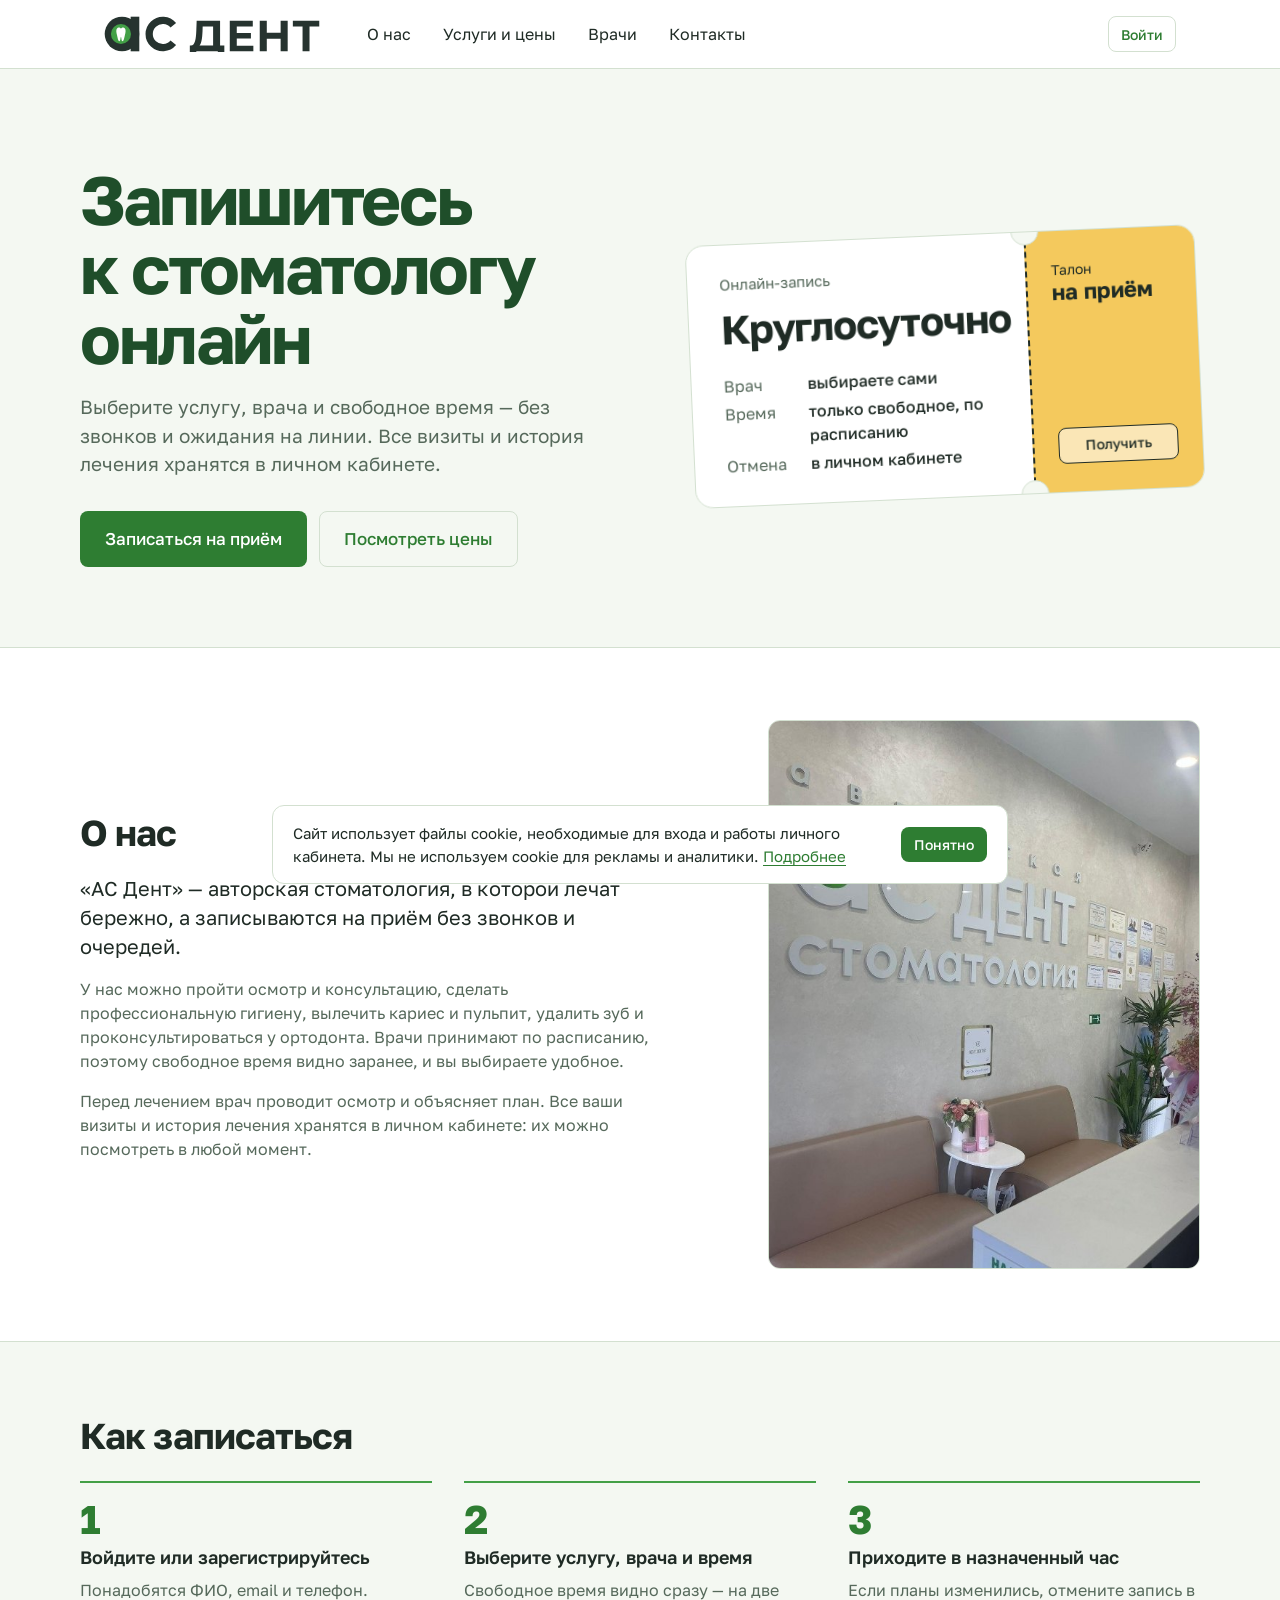
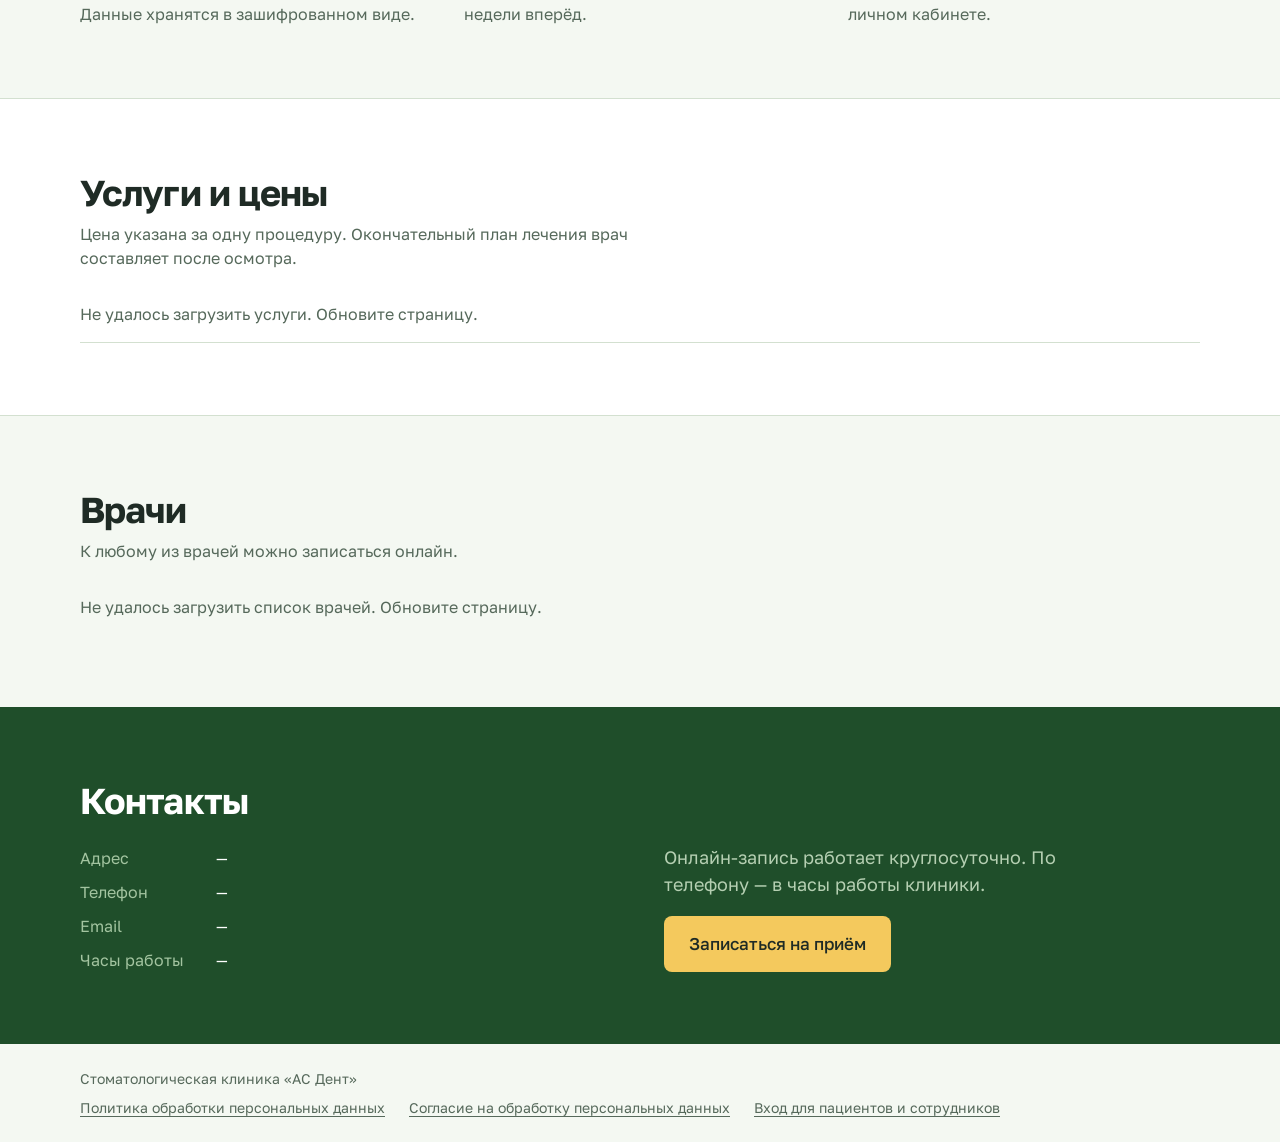
==== commit f3bdb9c1: "Уведомление о cookie, политика обработки данных и др. изменения" ====
--- a/public/index.html
+++ b/public/index.html
@@ -24,7 +24,6 @@
         </nav>
         <div class="topbar__user">
             <a class="topbar__phone" data-clinic-phone></a>
-            <!-- Текст и адрес меняет home.js: «Войти» или «Личный кабинет» -->
             <a href="login.html" class="btn btn--ghost btn--small" id="account-link">Войти</a>
         </div>
     </div>
@@ -43,7 +42,7 @@
                 </div>
             </div>
 
-            <!-- Талон на приём — фирменный образ клиники, как и в личном кабинете -->
+            <!-- Талон на приём -->
             <article class="ticket hero__ticket" aria-label="Как устроена онлайн-запись">
                 <div class="ticket__body">
                     <div class="ticket__title">Онлайн-запись</div>
@@ -62,9 +61,7 @@
         </div>
     </section>
 
-    <!-- ================================== О НАС ==================================
-         Текст можно свободно менять: замените его сведениями о вашей клинике
-         (год основания, оборудование, лицензии, особенности работы). -->
+    <!-- ================================== О НАС ================================== -->
     <section class="home-block home-block--surface" id="about" aria-labelledby="about-title">
         <div class="home-block__inner about">
             <div class="about__text">
@@ -151,6 +148,7 @@
         <nav class="site-footer__links" aria-label="Документы и вход">
             <a href="privacy.html">Политика обработки персональных данных</a>
             <a href="consent.html">Согласие на обработку персональных данных</a>
+            <a href="login.html">Вход для пациентов и сотрудников</a>
         </nav>
     </div>
 </footer>
--- a/public/css/style.css
+++ b/public/css/style.css
@@ -32,7 +32,7 @@
     src: url('../fonts/golos-text-latin-wght-normal.woff2') format('woff2');
     unicode-range: U+0000-00FF, U+0131, U+0152-0153, U+02BB-02BC, U+02C6, U+02DA, U+02DC, U+0304, U+0308, U+0329, U+2000-206F, U+20AC, U+2122, U+2191, U+2193, U+2212, U+2215, U+FEFF, U+FFFD;
 }
-/* Знак рубля «₽» лежит в этой части шрифта; файл загружается только там, где он есть на странице */
+/* Знак рубля «₽» */
 @font-face {
     font-family: 'Golos Text';
     font-style: normal;
@@ -50,8 +50,8 @@
     --line:     #D3E0D0;   /* рамки и разделители */
     --ink:      #1F2B25;   /* основной текст */
     --muted:    #56695B;   /* второстепенный текст */
-    --brand:    #43A047;   /* фирменный зелёный из логотипа (для декора, не для текста) */
-    --pine:     #2E7D32;   /* основной цвет: кнопки, ссылки (темнее фирменного, чтобы текст читался) */
+    --brand:    #43A047;   /* фирменный зелёный из логотипа  */
+    --pine:     #2E7D32;   /* основной цвет: кнопки, ссылки  */
     --pine-dk:  #1F4E2A;   /* наведение, тёмные панели */
     --sun:      #F4C95D;   /* акцент: талон на приём */
     --danger:   #B3261E;
@@ -68,7 +68,7 @@
     --page-width: 1120px;
 }
 
-/* 2. Базовые стили ---------------------------------------------------- */
+/* 2. Базовые стили  */
 *,
 *::before,
 *::after { box-sizing: border-box; }
@@ -105,10 +105,8 @@
 
 .muted { color: var(--muted); }
 
-/* Атрибут hidden всегда скрывает элемент, даже если у класса задан display */
 [hidden] { display: none !important; }
 
-/* Закрытые страницы скрыты, пока session.js проверяет вход */
 body[data-require-role]:not(.is-ready) { visibility: hidden; }
 
 .visually-hidden {
@@ -119,7 +117,7 @@
     white-space: nowrap;
 }
 
-/* 3. Кнопки, формы, сообщения ---------------------------------------- */
+/* 3. Кнопки, формы, сообщения */
 .btn {
     display: inline-flex;
     align-items: center;
@@ -172,7 +170,6 @@
     border-color: var(--pine);
     box-shadow: 0 0 0 3px var(--mint);
 }
-/* Одинаковая высота однострочных полей и списков */
 .field input,
 .field select { height: 2.875rem; }
 .field input[type="search"] { -webkit-appearance: none; appearance: none; }
@@ -201,7 +198,7 @@
 .alert[hidden]  { display: none; }
 .page > .alert { margin-bottom: 1.5rem; }
 
-/* 4. Вход и регистрация ---------------------------------------------- */
+/* 4. Вход и регистрация  */
 .auth {
     min-height: 100vh;
     display: grid;
@@ -217,8 +214,7 @@
     color: #E4F0E1;
 }
 
-/* Полный логотип на светлой подложке: на тёмно-зелёном фоне
-   тёмно-коричневые линии рисунка были бы почти не видны */
+/* Полный логотип на светлой подложке */
 .auth__logo {
     display: inline-block;
     padding: 1.25rem 1.5rem;
@@ -254,7 +250,7 @@
 
 .auth__switch { margin-top: 1.5rem; text-align: center; color: var(--muted); }
 
-/* 5. Шапка и каркас --------------------------------------------------- */
+/* 5. Шапка и каркас */
 .topbar {
     background: var(--surface);
     border-bottom: 1px solid var(--line);
@@ -276,7 +272,7 @@
 }
 .logo__img {
     display: block;
-    height: 2.25rem;   /* размер логотипа меняется здесь */
+    height: 2.25rem;
     width: auto;
 }
 .topbar__nav { display: flex; gap: .25rem; flex: 1; }
@@ -307,7 +303,6 @@
     gap: 2.5rem;
     align-items: start;
 }
-/* Не даём широкой таблице растянуть колонку сетки */
 .layout-aside > * { min-width: 0; }
 
 .section { margin-bottom: 3rem; }
@@ -332,9 +327,7 @@
 .contacts dd { margin: 0 0 1rem; }
 .contacts dd:last-child { margin-bottom: 0; }
 
-/* 6. Талон на приём --------------------------------------------------
-   Главный акцент интерфейса: ближайший визит оформлен как бумажный
-   талон к врачу с отрывным корешком. */
+/* 6. Талон на приём */
 .ticket {
     --notch: 14px;
     display: grid;
@@ -409,7 +402,7 @@
 }
 .empty p { color: var(--muted); }
 
-/* 7. Списки визитов, таблицы, статусы --------------------------------- */
+/* 7. Списки визитов, таблицы, статусы */
 .visit-list { list-style: none; margin: 0; padding: 0; display: grid; gap: .75rem; }
 
 .visit {
@@ -428,7 +421,7 @@
 .visit__info p { margin: 0; }
 
 .table-wrap {
-    position: relative;   /* скрытые подписи внутри таблицы обрезаются вместе с ней, а не растягивают страницу */
+    position: relative;
     overflow-x: auto;
     background: var(--surface);
     border: 1px solid var(--line);
@@ -461,7 +454,7 @@
 .status--blocked   { background: var(--danger-bg); color: var(--danger); }
 .status--admin     { background: var(--pine-dk); color: #fff; }
 
-/* 8. Профиль ---------------------------------------------------------- */
+/* 8. Профиль */
 .profile-grid {
     display: grid;
     grid-template-columns: 3fr 2fr;
@@ -471,7 +464,7 @@
 .profile-grid .panel h2 { margin-bottom: 1.25rem; }
 .form__actions { display: flex; gap: .75rem; flex-wrap: wrap; }
 
-/* 9. Запись на приём -------------------------------------------------- */
+/* 9. Запись на приём */
 .booking-steps { list-style: none; margin: 0; padding: 0; counter-reset: step; }
 
 .booking-step {
@@ -500,7 +493,7 @@
 }
 .booking-step h2 { font-size: 1.1875rem; margin-bottom: 1rem; }
 
-/* Карточки выбора: радиокнопка скрыта, выделяется вся карточка */
+/* Карточки выбора */
 .choices { display: grid; grid-template-columns: repeat(auto-fill, minmax(230px, 1fr)); gap: .75rem; }
 
 .choice {
@@ -562,7 +555,7 @@
     font-weight: 600;
 }
 
-/* 10. Панель администратора ------------------------------------------- */
+/* 10. Панель администратора */
 .admin {
     min-height: 100vh;
     display: grid;
@@ -577,7 +570,7 @@
     color: #E4F0E1;
 }
 .admin__logo { padding: 0 .75rem; }
-/* Светлая подложка под логотипом на тёмной боковой панели */
+
 .admin__logo-plate {
     display: inline-block;
     padding: .625rem .75rem;
@@ -633,6 +626,29 @@
 
 .status--overdue { background: #FBE3C9; color: #7A3E00; }
 
+/* Фото врача: окно редактирования и таблица в панели администратора */
+.photo-upload { display: flex; align-items: center; gap: 1rem; }
+.photo-upload__preview {
+    flex: none;
+    width: 4.5rem;
+    height: 4.5rem;
+    border-radius: 50%;
+    overflow: hidden;
+    background: var(--mint);
+    display: grid;
+    place-items: center;
+    color: var(--pine-dk);
+    font-weight: 700;
+    font-size: 1.25rem;
+}
+.photo-upload__preview img { width: 100%; height: 100%; object-fit: cover; }
+.photo-upload__actions { display: flex; flex-direction: column; align-items: flex-start; gap: .5rem; }
+.photo-upload__actions .btn { margin: 0; }
+.photo-upload__actions .field__hint { margin: 0; }
+
+.avatar-cell { width: 2.75rem; height: 2.75rem; border-radius: 50%; overflow: hidden; background: var(--mint); display: grid; place-items: center; color: var(--pine-dk); font-weight: 700; font-size: .875rem; }
+.avatar-cell img { width: 100%; height: 100%; object-fit: cover; }
+
 /* Список флажков (услуги врача) */
 .field__legend { margin-bottom: .5rem; padding: 0; font-weight: 500; font-size: .9375rem; }
 .checklist { display: grid; grid-template-columns: 1fr 1fr; gap: .5rem 1rem; }
@@ -655,7 +671,7 @@
 
 .pagination { display: flex; justify-content: space-between; align-items: center; margin-top: 1rem; font-size: .9375rem; }
 
-/* Модальное окно редактирования (элемент <dialog>) */
+/* Модальное окно редактирования */
 .modal {
     width: min(520px, calc(100% - 2rem));
     padding: 0;
@@ -681,7 +697,8 @@
     background: var(--enamel);
 }
 
-/* 10а. Главная страница --------------------------------------------- */
+/* 10а. Главная страница  */
+
 .btn--large { padding: .9rem 1.5rem; font-size: 1.0625rem; }
 .btn--sun { background: var(--sun); color: var(--ink); }
 .btn--sun:hover { background: #F7D67F; color: var(--ink); }
@@ -713,7 +730,6 @@
 .hero__lead { max-width: 34rem; margin-bottom: 2rem; font-size: 1.1875rem; color: var(--muted); }
 .hero__actions { display: flex; flex-wrap: wrap; gap: .75rem; }
 
-/* Талон слегка повёрнут, как положенный на стол бумажный */
 .hero__ticket {
     grid-template-columns: minmax(0, 1fr) 170px;
     transform: rotate(-2.5deg);
@@ -735,7 +751,7 @@
 .home-block__head p { margin: 0; }
 .home-block__title { font-size: clamp(1.75rem, 3vw, 2.25rem); font-weight: 700; letter-spacing: -.025em; margin-bottom: .5rem; }
 
-/* О нас: текст слева, преимущества списком справа */
+/* О нас */
 .about {
     display: grid;
     grid-template-columns: 1.2fr 1fr;
@@ -745,7 +761,7 @@
 .about__text .home-block__title { margin-bottom: 1.25rem; }
 .about__text p { max-width: 36rem; margin-bottom: 1rem; color: var(--muted); }
 .about__text .about__lead { font-size: 1.25rem; line-height: 1.45; color: var(--ink); }
-/* Фото клиники: без тени, с мягкими углами и тонкой рамкой */
+/* Фото клиники */
 .about__photo { margin: 0; justify-self: end; width: 100%; max-width: 27rem; }
 .about__photo img {
     display: block;
@@ -755,7 +771,7 @@
     border-radius: var(--radius-m);
 }
 
-/* «Как записаться» — настоящая последовательность, поэтому с номерами */
+/* «Как записаться» */
 .how {
     list-style: none;
     margin: 1.5rem 0 0;
@@ -801,20 +817,35 @@
 }
 
 /* Врачи */
-.doctors-grid { display: grid; grid-template-columns: repeat(auto-fit, minmax(260px, 1fr)); gap: 1.25rem; }
+.doctors-grid { display: grid; grid-template-columns: repeat(auto-fit, minmax(240px, 1fr)); gap: 1.25rem; }
 .doctor-card {
-    padding: 1.5rem;
+    overflow: hidden;
     background: var(--surface);
     border: 1px solid var(--line);
     border-radius: var(--radius-m);
 }
-.doctor-card h3 { margin-bottom: .25rem; font-size: 1.125rem; }
-.doctor-card p { margin: 0 0 .75rem; }
-.doctor-card p:last-child { margin-bottom: 0; }
+.doctor-card__photo {
+    display: block;
+    width: 100%;
+    aspect-ratio: 1 / 1;
+    object-fit: cover;
+    background: var(--mint);
+}
+.doctor-card__photo--placeholder {
+    display: grid;
+    place-items: center;
+    color: var(--pine-dk);
+    font-weight: 700;
+    font-size: 2rem;
+}
+.doctor-card__body { padding: 1.25rem 1.5rem 1.5rem; }
+.doctor-card__body h3 { margin-bottom: .25rem; font-size: 1.125rem; }
+.doctor-card__body p { margin: 0 0 .75rem; }
+.doctor-card__body p:last-child { margin-bottom: 0; }
 .doctor-card__specialty { font-weight: 500; color: var(--pine); }
 .doctor-card__services { font-size: .875rem; color: var(--muted); }
 
-/* Контакты на тёмном фоне */
+/* Контакты */
 .contacts-band { padding: clamp(3rem, 6vw, 4.5rem) 1.5rem; background: var(--pine-dk); color: #E4F0E1; }
 .contacts-band__inner {
     max-width: var(--page-width);
@@ -842,7 +873,7 @@
 }
 .site-footer a { color: var(--muted); }
 
-/* 10б. Юридические страницы (согласие на обработку данных) ------------ */
+/* 10б. Юридические страницы (согласие на обработку данных) */
 .topbar__spacer { flex: 1; }
 
 .doc { max-width: 46rem; }
@@ -860,7 +891,7 @@
     border-top: 1px solid var(--line);
 }
 
-/* 10в. Уведомление о cookie и ссылки в подвале -------------------------- */
+/* 10в. Уведомление о cookie и ссылки в подвале */
 .cookie-notice {
     position: fixed;
     left: 1rem;
@@ -884,7 +915,7 @@
 .site-footer__links { display: flex; flex-wrap: wrap; gap: .25rem 1.5rem; }
 .doc code { padding: .0625rem .375rem; background: var(--enamel); border-radius: 4px; font-size: .875em; }
 
-/* 11. Адаптивность ---------------------------------------------------- */
+/* 11. Адаптивность */
 @media (max-width: 900px) {
     .layout-aside,
     .profile-grid { grid-template-columns: 1fr; }
@@ -941,5 +972,5 @@
     .hero__ticket { animation: none; }
 }
 
-/* Кнопка удаления в окне прижата влево, остальные — вправо */
+/* Кнопка удаления */
 .modal__footer .btn--danger { margin-right: auto; }
